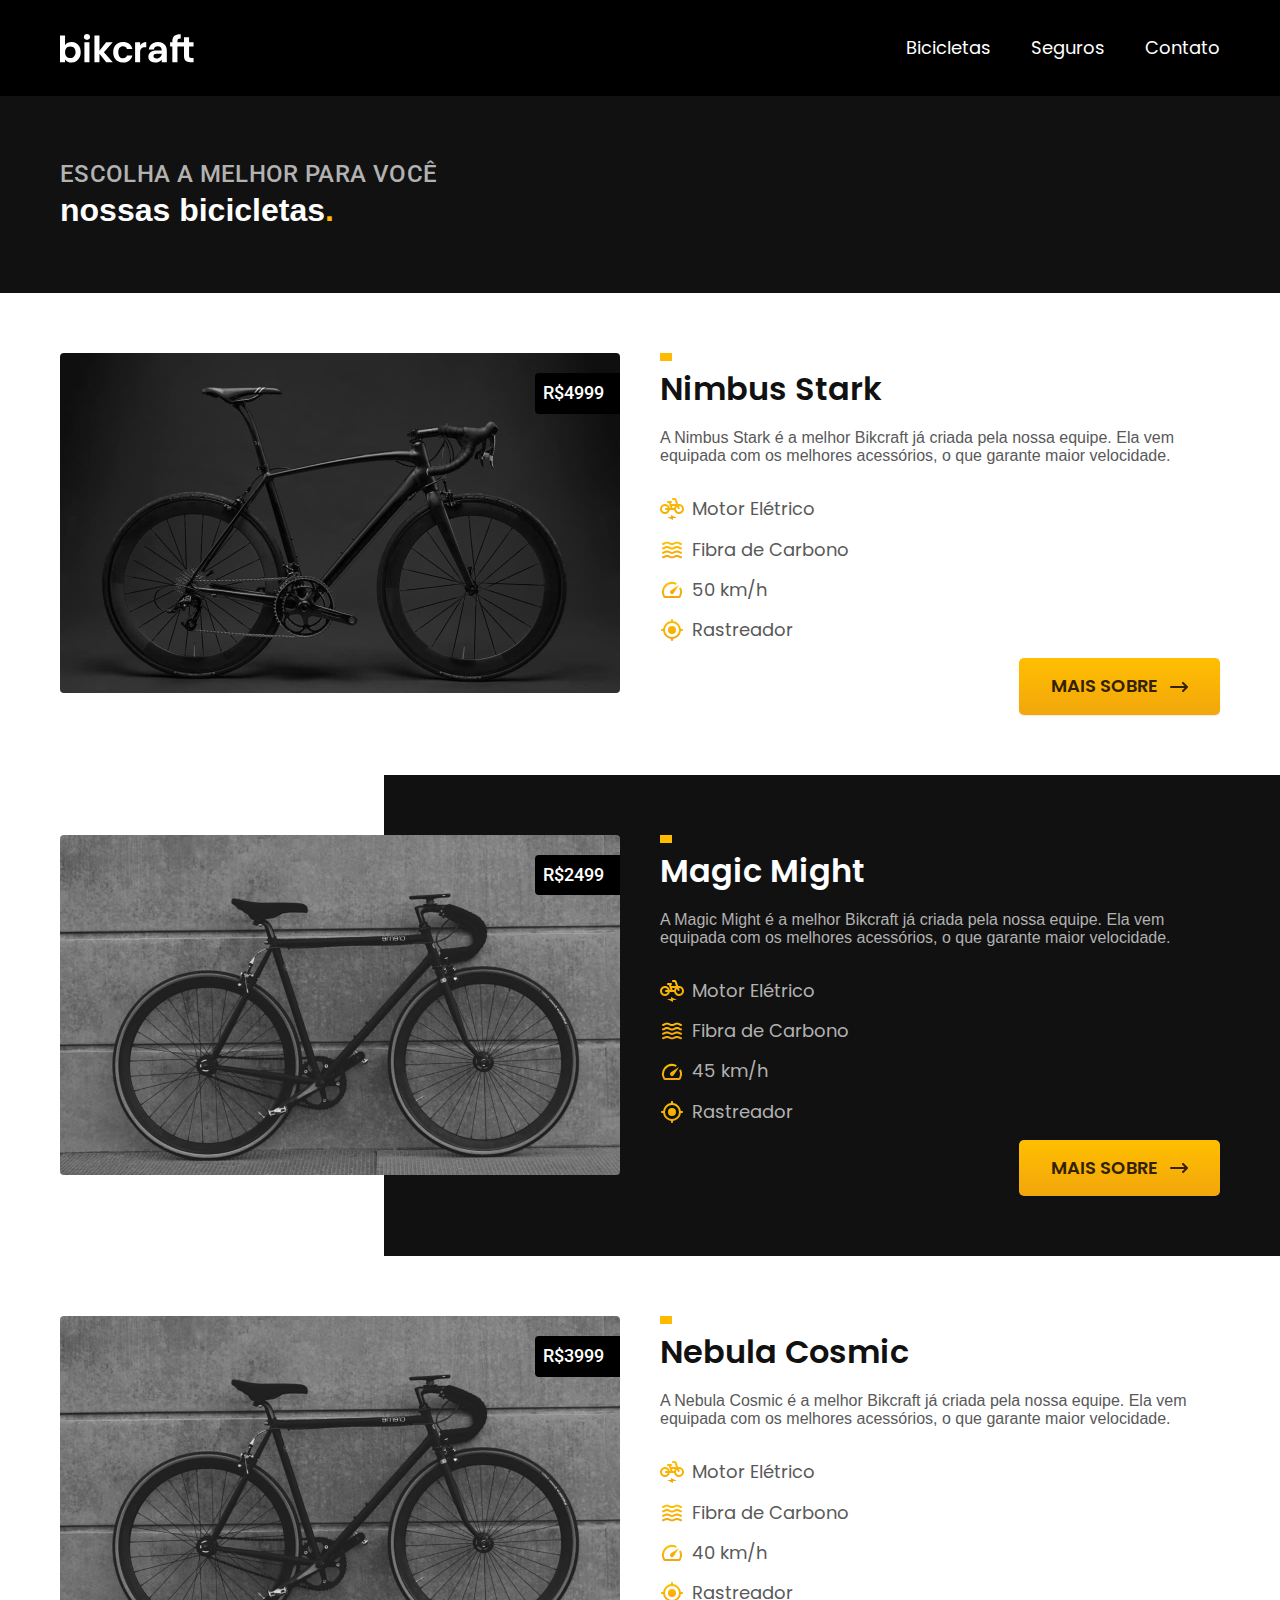
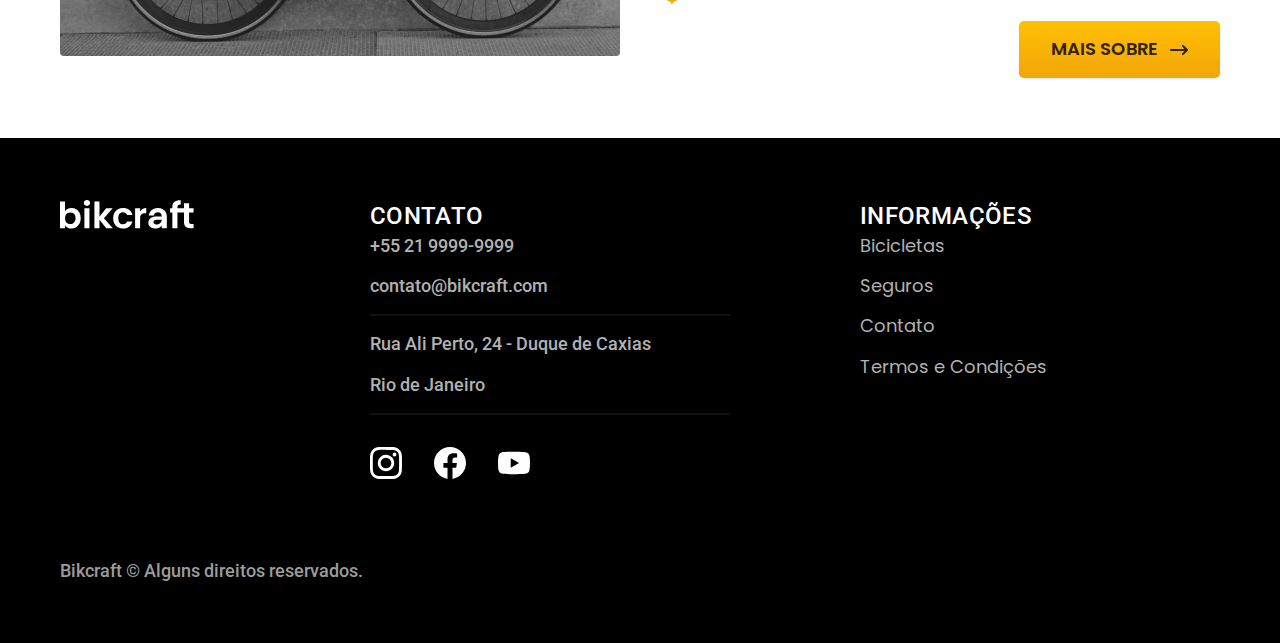
==== bicicletas.html @ f807eca4 "update formulario" ====
<!DOCTYPE html>

<html lang="pt-br">

<head>
  <meta charset="UTF-8">
  <meta name="viewport" content="width=device-width, initial-scale=1.0">

  <title>Bicicletas | Bikcraft</title>
  <meta name="desciption" content="Termos e Condições da Bikcraft.">

  <link rel="stylesheet" href="./css/style.css">
  <link rel="preconnect" href="https://fonts.googleapis.com">
  <link rel="preconnect" href="https://fonts.gstatic.com" crossorigin>
  <link href="<link rel=" preconnect" href="https://fonts.googleapis.com">
  <link rel="preconnect" href="https://fonts.gstatic.com" crossorigin>
  <link href="https://fonts.googleapis.com/css2?family=Merriweather:ital,wght@1,900&family=Poppins:wght@400;600&family=Roboto:wght@400;500&display=swap" rel="stylesheet">


</head>

<body id="bicicletas">

  <header class="header-bg">
    <div class="header container">
      <a href="./">
        <img src="./img/bikcraft.svg" alt="Logo da Bikcraft">
      </a>
      <nav aria-label="primaria">
        <ul class="header-menu font-1-m cor-0 ">
          <li><a href="./bicicletas.html">Bicicletas</a></li>
          <li><a href="./seguros.html">Seguros</a></li>
          <li><a href="./contato.html">Contato</a></li>
        </ul>
      </nav>
    </div>
  </header>

  <main>
    <div class="titulo-bg">
      <div class="titulo container">
        <p class="font-2-l-b cor-5">Escolha a melhor para você</p>
        <h1 class="font-1-1xxl cor-0">nossas bicicletas<span class="corp1">.</span></h1>
      </div>
    </div>



    <div class="bicicletas container">
      <div class="bicicletas-imagem">
        <img src="./img/bicicletas/nimbus.jpg" alt="Bicicleta Nimbus Stark">
        <span class="font-2-m cor-0">R$4999</span>
      </div>
      <div class="bicicletas-conteudo">
        <h2 class="font-1-xl">Nimbus Stark</h2>
        <p class="fot-2-s cor-8">A Nimbus Stark é a melhor Bikcraft já criada pela nossa equipe. Ela vem equipada com os melhores acessórios, o que garante maior velocidade.</p>
        <ul class="font-1-m cor-8">
          <li><img src="/img/icones/eletrica.svg" alt="">Motor Elétrico</li>
          <li><img src="/img/icones/carbono.svg" alt="">Fibra de Carbono</li>
          <li><img src="/img/icones/velocidade.svg" alt="">50 km/h</li>
          <li><img src="/img/icones/rastreador.svg" alt="">Rastreador</li>
          <a class="botao seta" href="./bicicletas/nimbus.html">Mais Sobre</a>
      </div>
    </div>


    <div class="bicicletas-bg">
      <div class="bicicletas container">
        <div class="bicicletas-imagem">
          <img src="./img/bicicletas/magic.jpg" alt="Bicicleta Magic">
          <span class="font-2-m cor-0">R$2499</span>
        </div>
        <div class="bicicletas-conteudo">
          <h2 class="font-1-xl cor-0">Magic Might</h2>
          <p class="fot-2-s cor-5">A Magic Might é a melhor Bikcraft já criada pela nossa equipe. Ela vem equipada com os melhores acessórios, o que garante maior velocidade.</p>
          <ul class="font-1-m cor-5">
            <li><img src="/img/icones/eletrica.svg" alt="">Motor Elétrico</li>
            <li><img src="/img/icones/carbono.svg" alt="">Fibra de Carbono</li>
            <li><img src="/img/icones/velocidade.svg" alt="">45 km/h</li>
            <li><img src="/img/icones/rastreador.svg" alt="">Rastreador</li>
            <a class="botao seta" href="./bicicletas/magic.html">Mais Sobre</a>
        </div>
      </div>
    </div>


    <div class="bicicletas container">
      <div class="bicicletas-imagem">
        <img src="./img/bicicletas/magic.jpg" alt="Bicicleta Nebula Cosmic">
        <span class="font-2-m cor-0">R$3999</span>
      </div>
      <div class="bicicletas-conteudo">
        <h2 class="font-1-xl">Nebula Cosmic</h2>
        <p class="fot-2-s cor-8">A Nebula Cosmic é a melhor Bikcraft já criada pela nossa equipe. Ela vem equipada com os melhores acessórios, o que garante maior velocidade.</p>
        <ul class="font-1-m cor-8">
          <li><img src="/img/icones/eletrica.svg" alt="">Motor Elétrico</li>
          <li><img src="/img/icones/carbono.svg" alt="">Fibra de Carbono</li>
          <li><img src="/img/icones/velocidade.svg" alt="">40 km/h</li>
          <li><img src="/img/icones/rastreador.svg" alt="">Rastreador</li>
          <a class="botao seta" href="./bicicletas/nebula.html">Mais Sobre</a>
      </div>
    </div>


  </main>



  <footer class="footer-bg">
    <div class="footer container">
      <img src="./img/bikcraft.svg" alt="Bikcraft">

      <div class="footer-contato">
        <h3 class="font-2-l-b cor-0">Contato</h3>
        <ul class="font-2-m cor-5">
          <li><a href="tel:+5521998893537">+55 21 9999-9999</a></li>
          <li><a href="mailto:maeduardaaraujo01@gmail.com">contato@bikcraft.com</a></li>
          <li>Rua Ali Perto, 24 - Duque de Caxias</li>
          <li>Rio de Janeiro</li>
        </ul>
        <div class="footer-redes">
          <a href="./">
            <img src="./img/redes/instagram.svg" alt="Instagram">
          </a>
          <a href="./">
            <img src="./img/redes/facebook.svg" alt="Facebook">
          </a>
          <a href="./">
            <img src="./img/redes/youtube.svg" alt="Youtube">
          </a>
        </div>
      </div>
      <div class="footer-informacoes">
        <h3 class="font-2-l-b cor-0">Informações</h3>
        <nav>
          <ul class="font-1-m cor-5">
            <li><a href="./bicicletas.html">Bicicletas</a></li>
            <li><a href="./seguros.html">Seguros</a></li>
            <li><a href="./contato.html">Contato</a></li>
            <li><a href="./termos.html">Termos e Condições</a></li>
          </ul>
        </nav>
      </div>
      <p class="footer-copy font-2-m cor-6">Bikcraft © Alguns direitos reservados.</p>
    </div>
  </footer>

</body>
---- css/style.css ----
@import "./global/global.css";
@import "./utilidades/tipografia.css";
@import "./utilidades/cores.css";

@import "./global/header.css";
@import "./global/footer.css";

/* Utilidades */
@import "./utilidades/componentes.css";
@import "./utilidades/formulario.css";

/* Home */
@import "./home/introducao.css";
@import "./home/tecnologia.css";
@import "./home/parceiros.css";
@import "./home/depoimento.css";

/* Bicicletas */
@import "./bicicletas/bicicletas.lista.css";
@import "./bicicletas/bicicletas.css";

/* Bicicleta */
@import "./bicicleta/bicicleta.css";
@import "./bicicleta/seguro.css";

/* Seguros */
@import "./seguros/vantagens.css";
@import "./seguros/perguntas.css";
@import "./seguros/seguros.css";

/* Contato */
@import "./contato/contato.css";
@import "./contato/lojas.css";

/* Termos */
@import "./termos/termos.css";
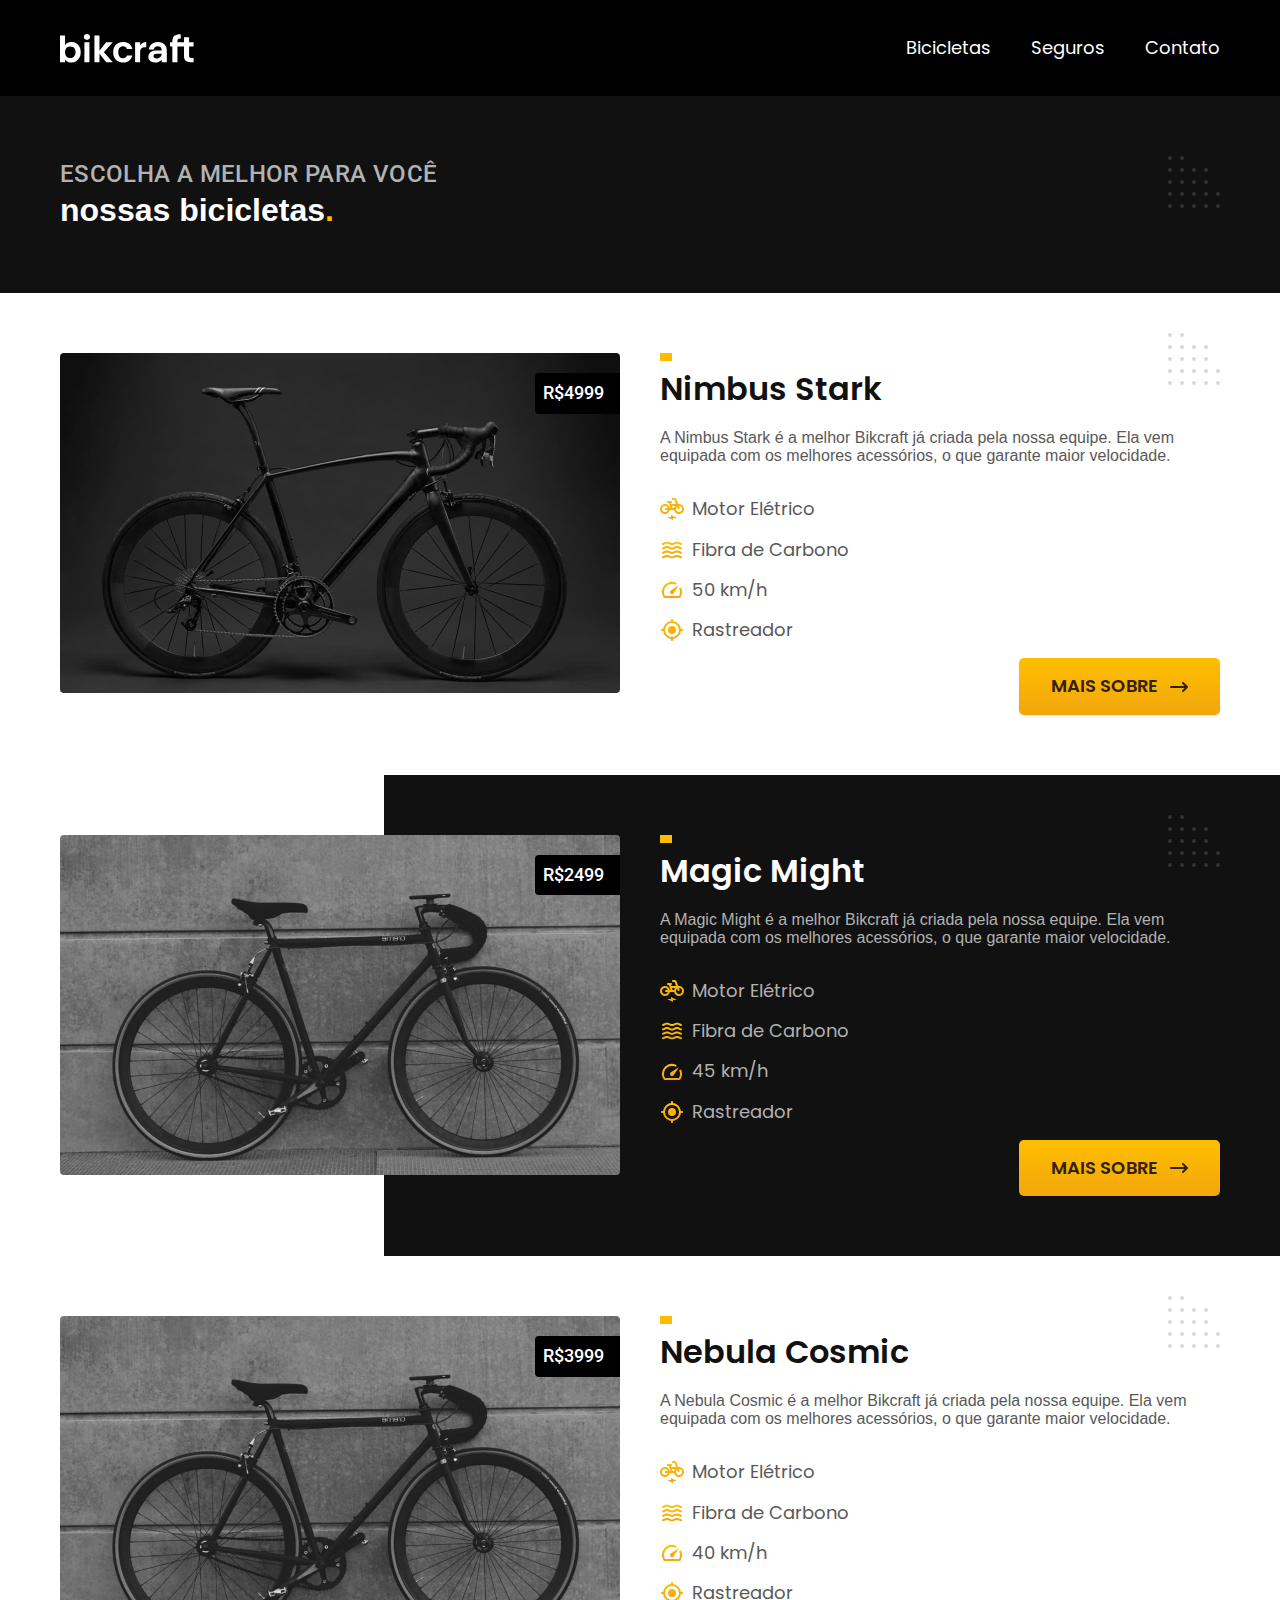
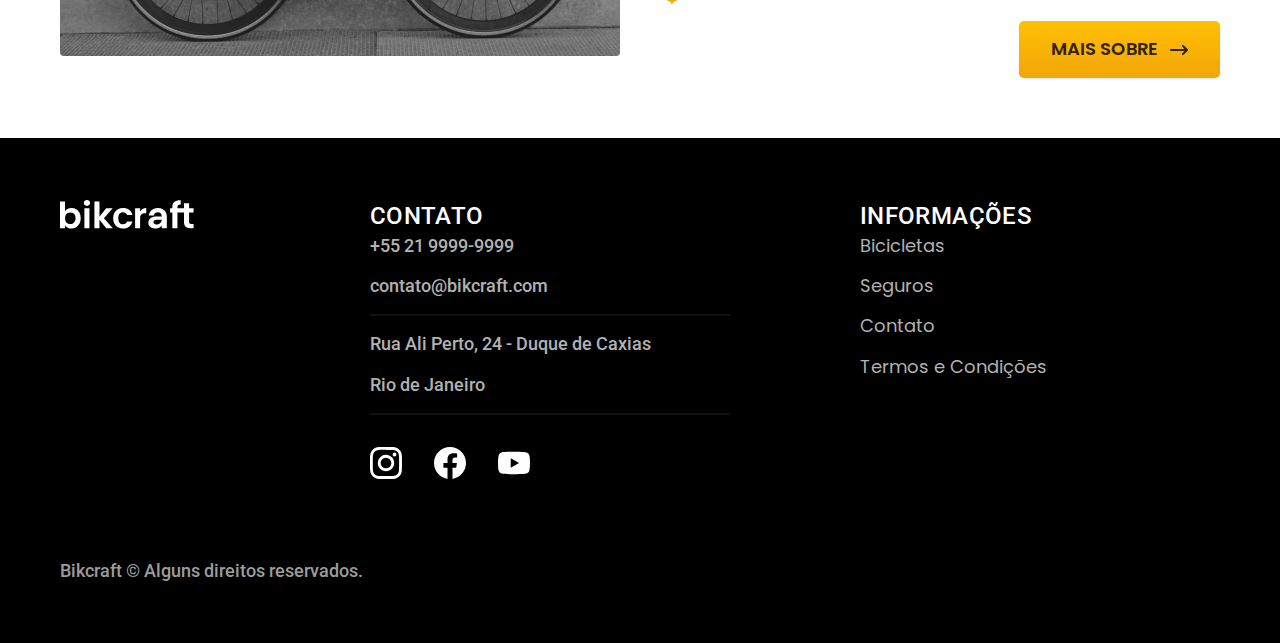
==== commit 84d2efa9: "update acessibilidade e tamanho imagens no html" ====
--- a/bicicletas.html
+++ b/bicicletas.html
@@ -9,6 +9,7 @@
   <title>Bicicletas | Bikcraft</title>
   <meta name="desciption" content="Termos e Condições da Bikcraft.">
 
+  <link rel="preload" href="./css/style.css" as="style">
   <link rel="stylesheet" href="./css/style.css">
   <link rel="preconnect" href="https://fonts.googleapis.com">
   <link rel="preconnect" href="https://fonts.gstatic.com" crossorigin>
@@ -24,7 +25,7 @@
   <header class="header-bg">
     <div class="header container">
       <a href="./">
-        <img src="./img/bikcraft.svg" alt="Logo da Bikcraft">
+        <img src="./img/bikcraft.svg" alt="Logo da Bikcraft" width="136" height="32">
       </a>
       <nav aria-label="primaria">
         <ul class="header-menu font-1-m cor-0 ">
@@ -48,17 +49,17 @@
 
     <div class="bicicletas container">
       <div class="bicicletas-imagem">
-        <img src="./img/bicicletas/nimbus.jpg" alt="Bicicleta Nimbus Stark">
+        <img src="./img/bicicletas/nimbus.jpg" alt="Bicicleta Nimbus Stark" width="1120" height="680">
         <span class="font-2-m cor-0">R$4999</span>
       </div>
       <div class="bicicletas-conteudo">
         <h2 class="font-1-xl">Nimbus Stark</h2>
         <p class="fot-2-s cor-8">A Nimbus Stark é a melhor Bikcraft já criada pela nossa equipe. Ela vem equipada com os melhores acessórios, o que garante maior velocidade.</p>
         <ul class="font-1-m cor-8">
-          <li><img src="/img/icones/eletrica.svg" alt="">Motor Elétrico</li>
-          <li><img src="/img/icones/carbono.svg" alt="">Fibra de Carbono</li>
-          <li><img src="/img/icones/velocidade.svg" alt="">50 km/h</li>
-          <li><img src="/img/icones/rastreador.svg" alt="">Rastreador</li>
+          <li><img src="/img/icones/eletrica.svg" alt="" width="24" height="24">Motor Elétrico</li>
+          <li><img src="/img/icones/carbono.svg" alt="" width="24" height="24">Fibra de Carbono</li>
+          <li><img src="/img/icones/velocidade.svg" alt="" width="24" height="24">50 km/h</li>
+          <li><img src="/img/icones/rastreador.svg" alt="" width="24" height="24">Rastreador</li>
           <a class="botao seta" href="./bicicletas/nimbus.html">Mais Sobre</a>
       </div>
     </div>
@@ -67,17 +68,17 @@
     <div class="bicicletas-bg">
       <div class="bicicletas container">
         <div class="bicicletas-imagem">
-          <img src="./img/bicicletas/magic.jpg" alt="Bicicleta Magic">
+          <img src="./img/bicicletas/magic.jpg" alt="Bicicleta Magic" width="1120" height="680">
           <span class="font-2-m cor-0">R$2499</span>
         </div>
         <div class="bicicletas-conteudo">
           <h2 class="font-1-xl cor-0">Magic Might</h2>
           <p class="fot-2-s cor-5">A Magic Might é a melhor Bikcraft já criada pela nossa equipe. Ela vem equipada com os melhores acessórios, o que garante maior velocidade.</p>
           <ul class="font-1-m cor-5">
-            <li><img src="/img/icones/eletrica.svg" alt="">Motor Elétrico</li>
-            <li><img src="/img/icones/carbono.svg" alt="">Fibra de Carbono</li>
-            <li><img src="/img/icones/velocidade.svg" alt="">45 km/h</li>
-            <li><img src="/img/icones/rastreador.svg" alt="">Rastreador</li>
+            <li><img src="/img/icones/eletrica.svg" alt="" width="24" height="24">Motor Elétrico</li>
+            <li><img src="/img/icones/carbono.svg" alt="" width="24" height="24">Fibra de Carbono</li>
+            <li><img src="/img/icones/velocidade.svg" alt="" width="24" height="24">45 km/h</li>
+            <li><img src="/img/icones/rastreador.svg" alt="" width="24" height="24">Rastreador</li>
             <a class="botao seta" href="./bicicletas/magic.html">Mais Sobre</a>
         </div>
       </div>
@@ -86,17 +87,17 @@
 
     <div class="bicicletas container">
       <div class="bicicletas-imagem">
-        <img src="./img/bicicletas/magic.jpg" alt="Bicicleta Nebula Cosmic">
+        <img src="./img/bicicletas/magic.jpg" alt="Bicicleta Nebula Cosmic" width="1120" height="680">
         <span class="font-2-m cor-0">R$3999</span>
       </div>
       <div class="bicicletas-conteudo">
         <h2 class="font-1-xl">Nebula Cosmic</h2>
         <p class="fot-2-s cor-8">A Nebula Cosmic é a melhor Bikcraft já criada pela nossa equipe. Ela vem equipada com os melhores acessórios, o que garante maior velocidade.</p>
         <ul class="font-1-m cor-8">
-          <li><img src="/img/icones/eletrica.svg" alt="">Motor Elétrico</li>
-          <li><img src="/img/icones/carbono.svg" alt="">Fibra de Carbono</li>
-          <li><img src="/img/icones/velocidade.svg" alt="">40 km/h</li>
-          <li><img src="/img/icones/rastreador.svg" alt="">Rastreador</li>
+          <li><img src="/img/icones/eletrica.svg" alt="" width="24" height="24">Motor Elétrico</li>
+          <li><img src="/img/icones/carbono.svg" alt="" width="24" height="24">Fibra de Carbono</li>
+          <li><img src="/img/icones/velocidade.svg" alt="" width="24" height="24">40 km/h</li>
+          <li><img src="/img/icones/rastreador.svg" alt="" width="24" height="24">Rastreador</li>
           <a class="botao seta" href="./bicicletas/nebula.html">Mais Sobre</a>
       </div>
     </div>
@@ -108,7 +109,7 @@
 
   <footer class="footer-bg">
     <div class="footer container">
-      <img src="./img/bikcraft.svg" alt="Bikcraft">
+      <img src="./img/bikcraft.svg" alt="Bikcraft" width="136" height="32">
 
       <div class="footer-contato">
         <h3 class="font-2-l-b cor-0">Contato</h3>
@@ -120,13 +121,13 @@
         </ul>
         <div class="footer-redes">
           <a href="./">
-            <img src="./img/redes/instagram.svg" alt="Instagram">
+            <img src="./img/redes/instagram.svg" alt="Instagram" width="32" height="32">
           </a>
           <a href="./">
-            <img src="./img/redes/facebook.svg" alt="Facebook">
+            <img src="./img/redes/facebook.svg" alt="Facebook" width="32" height="32">
           </a>
           <a href="./">
-            <img src="./img/redes/youtube.svg" alt="Youtube">
+            <img src="./img/redes/youtube.svg" alt="Youtube" width="32" height="32">
           </a>
         </div>
       </div>
--- a/css/style.css
+++ b/css/style.css
@@ -34,3 +34,6 @@
 
 /* Termos */
 @import "./termos/termos.css";
+
+/* Orçamento */
+@import "./orcamento/orcamento.css";
--- a/css/style.css
+++ b/css/style.css
@@ -34,3 +34,6 @@
 
 /* Termos */
 @import "./termos/termos.css";
+
+/* Orçamento */
+@import "./orcamento/orcamento.css";
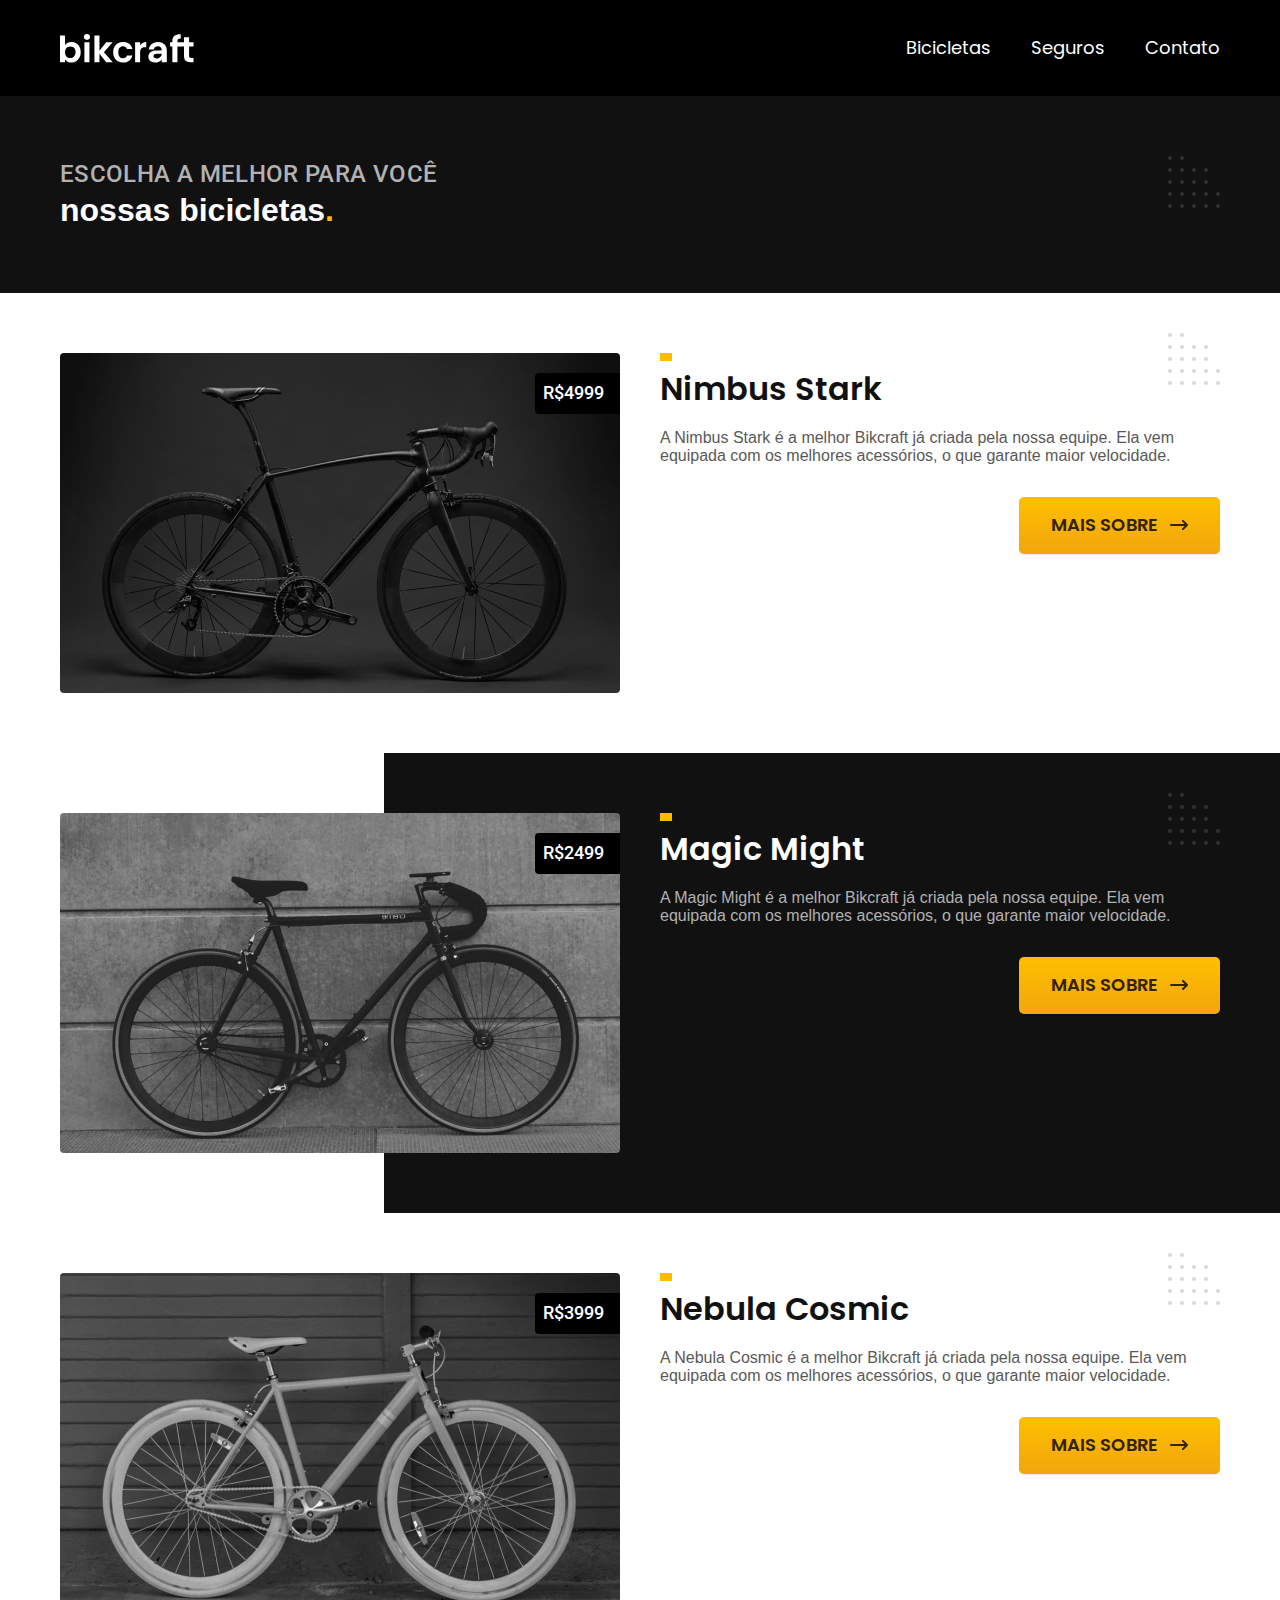
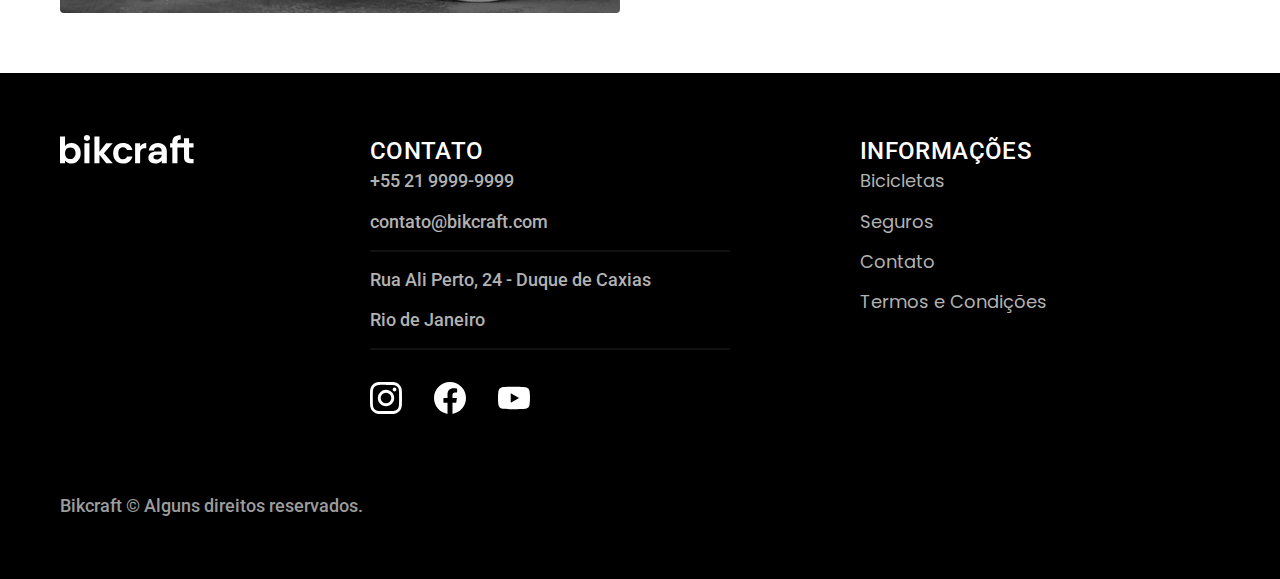
==== commit 6f02d674: "update svg" ====
--- a/bicicletas.html
+++ b/bicicletas.html
@@ -56,10 +56,7 @@
         <h2 class="font-1-xl">Nimbus Stark</h2>
         <p class="fot-2-s cor-8">A Nimbus Stark é a melhor Bikcraft já criada pela nossa equipe. Ela vem equipada com os melhores acessórios, o que garante maior velocidade.</p>
         <ul class="font-1-m cor-8">
-          <li><img src="/img/icones/eletrica.svg" alt="" width="24" height="24">Motor Elétrico</li>
-          <li><img src="/img/icones/carbono.svg" alt="" width="24" height="24">Fibra de Carbono</li>
-          <li><img src="/img/icones/velocidade.svg" alt="" width="24" height="24">50 km/h</li>
-          <li><img src="/img/icones/rastreador.svg" alt="" width="24" height="24">Rastreador</li>
+
           <a class="botao seta" href="./bicicletas/nimbus.html">Mais Sobre</a>
       </div>
     </div>
@@ -75,10 +72,7 @@
           <h2 class="font-1-xl cor-0">Magic Might</h2>
           <p class="fot-2-s cor-5">A Magic Might é a melhor Bikcraft já criada pela nossa equipe. Ela vem equipada com os melhores acessórios, o que garante maior velocidade.</p>
           <ul class="font-1-m cor-5">
-            <li><img src="/img/icones/eletrica.svg" alt="" width="24" height="24">Motor Elétrico</li>
-            <li><img src="/img/icones/carbono.svg" alt="" width="24" height="24">Fibra de Carbono</li>
-            <li><img src="/img/icones/velocidade.svg" alt="" width="24" height="24">45 km/h</li>
-            <li><img src="/img/icones/rastreador.svg" alt="" width="24" height="24">Rastreador</li>
+
             <a class="botao seta" href="./bicicletas/magic.html">Mais Sobre</a>
         </div>
       </div>
@@ -87,17 +81,14 @@
 
     <div class="bicicletas container">
       <div class="bicicletas-imagem">
-        <img src="./img/bicicletas/magic.jpg" alt="Bicicleta Nebula Cosmic" width="1120" height="680">
+        <img src="./img/bicicletas/nebula.jpg" alt="Bicicleta Nebula Cosmic" width="1120" height="680">
         <span class="font-2-m cor-0">R$3999</span>
       </div>
       <div class="bicicletas-conteudo">
         <h2 class="font-1-xl">Nebula Cosmic</h2>
         <p class="fot-2-s cor-8">A Nebula Cosmic é a melhor Bikcraft já criada pela nossa equipe. Ela vem equipada com os melhores acessórios, o que garante maior velocidade.</p>
         <ul class="font-1-m cor-8">
-          <li><img src="/img/icones/eletrica.svg" alt="" width="24" height="24">Motor Elétrico</li>
-          <li><img src="/img/icones/carbono.svg" alt="" width="24" height="24">Fibra de Carbono</li>
-          <li><img src="/img/icones/velocidade.svg" alt="" width="24" height="24">40 km/h</li>
-          <li><img src="/img/icones/rastreador.svg" alt="" width="24" height="24">Rastreador</li>
+
           <a class="botao seta" href="./bicicletas/nebula.html">Mais Sobre</a>
       </div>
     </div>
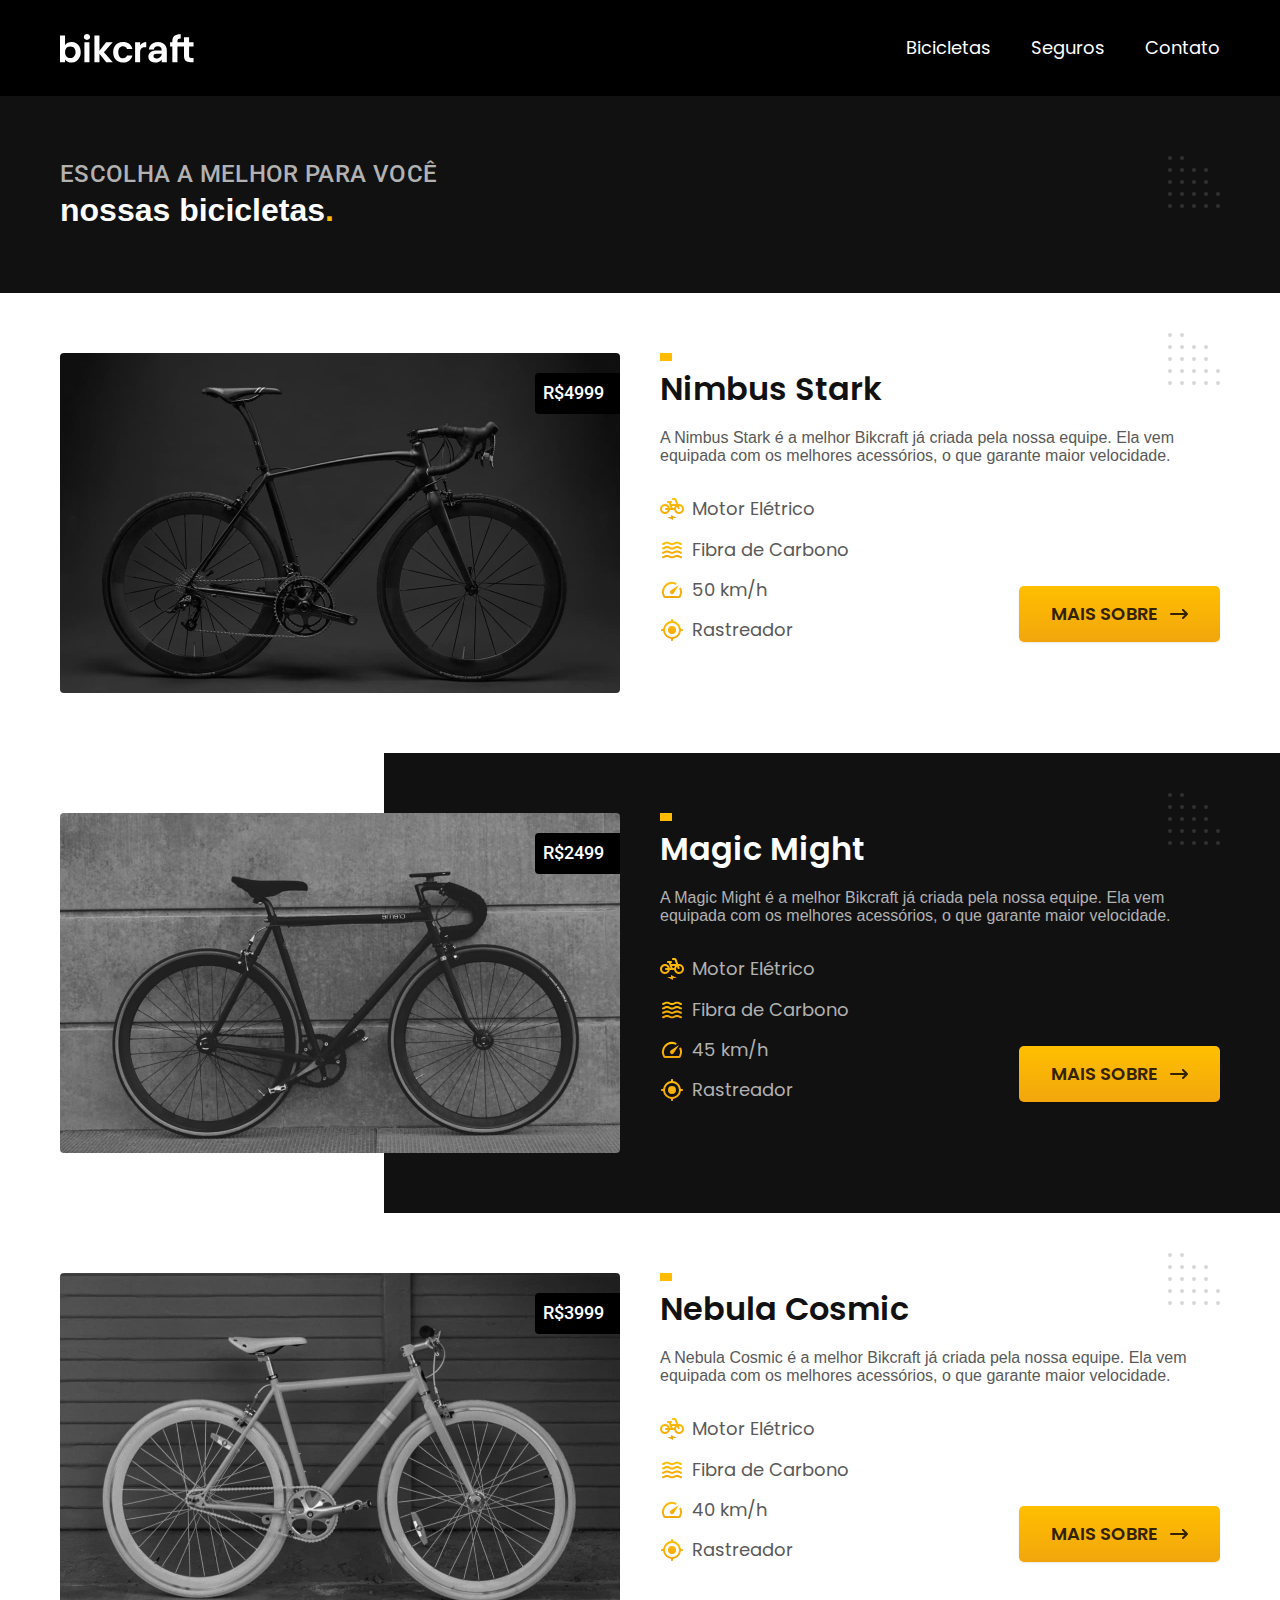
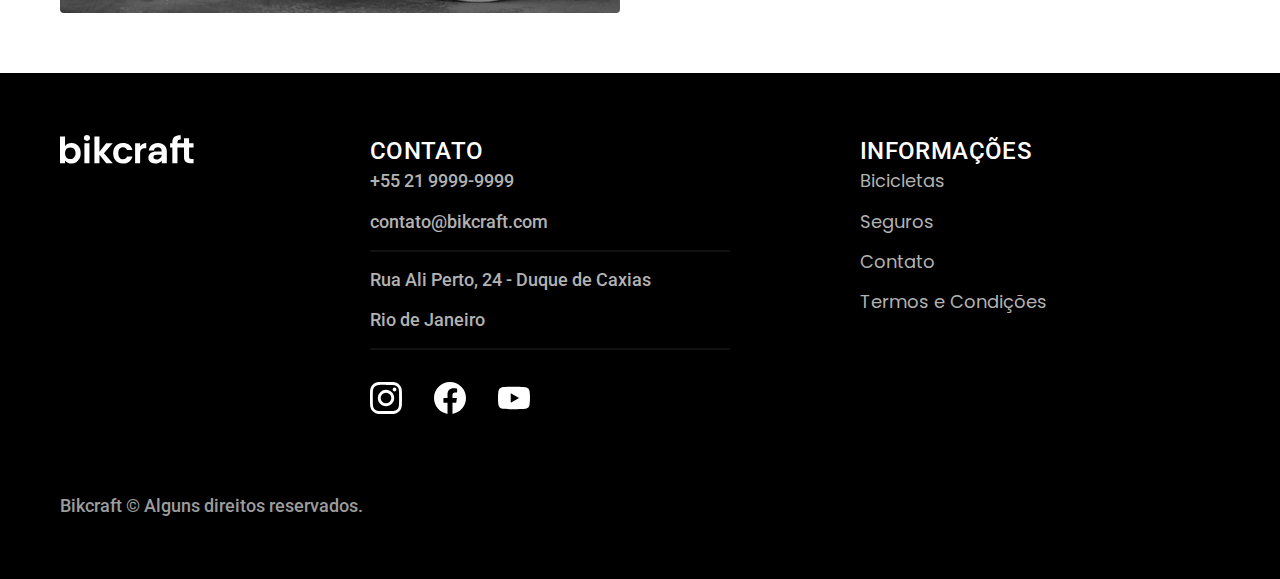
==== commit 1c972c33: "resolucao bug svg bicicletas" ====
--- a/bicicletas.html
+++ b/bicicletas.html
@@ -56,8 +56,24 @@
         <h2 class="font-1-xl">Nimbus Stark</h2>
         <p class="fot-2-s cor-8">A Nimbus Stark é a melhor Bikcraft já criada pela nossa equipe. Ela vem equipada com os melhores acessórios, o que garante maior velocidade.</p>
         <ul class="font-1-m cor-8">
-
-          <a class="botao seta" href="./bicicletas/nimbus.html">Mais Sobre</a>
+          <li>
+            <img src="./img/icones/eletrica.svg" alt="">
+            Motor Elétrico
+          </li>
+          <li>
+            <img src="./img/icones/carbono.svg" alt="">
+            Fibra de Carbono
+          </li>
+          <li>
+            <img src="./img/icones/velocidade.svg" alt="">
+            50 km/h
+          </li>
+          <li>
+            <img src="./img/icones/rastreador.svg" alt="">
+            Rastreador
+          </li>
+        </ul>
+        <a class="botao seta" href="./bicicletas/nimbus.html">Mais Sobre</a>
       </div>
     </div>
 
@@ -72,8 +88,24 @@
           <h2 class="font-1-xl cor-0">Magic Might</h2>
           <p class="fot-2-s cor-5">A Magic Might é a melhor Bikcraft já criada pela nossa equipe. Ela vem equipada com os melhores acessórios, o que garante maior velocidade.</p>
           <ul class="font-1-m cor-5">
-
-            <a class="botao seta" href="./bicicletas/magic.html">Mais Sobre</a>
+            <li>
+              <img src="./img/icones/eletrica.svg" alt="">
+              Motor Elétrico
+            </li>
+            <li>
+              <img src="./img/icones/carbono.svg" alt="">
+              Fibra de Carbono
+            </li>
+            <li>
+              <img src="./img/icones/velocidade.svg" alt="">
+              45 km/h
+            </li>
+            <li>
+              <img src="./img/icones/rastreador.svg" alt="">
+              Rastreador
+            </li>
+          </ul>
+          <a class="botao seta" href="./bicicletas/magic.html">Mais Sobre</a>
         </div>
       </div>
     </div>
@@ -88,8 +120,24 @@
         <h2 class="font-1-xl">Nebula Cosmic</h2>
         <p class="fot-2-s cor-8">A Nebula Cosmic é a melhor Bikcraft já criada pela nossa equipe. Ela vem equipada com os melhores acessórios, o que garante maior velocidade.</p>
         <ul class="font-1-m cor-8">
-
-          <a class="botao seta" href="./bicicletas/nebula.html">Mais Sobre</a>
+          <li>
+            <img src="./img/icones/eletrica.svg" alt="">
+            Motor Elétrico
+          </li>
+          <li>
+            <img src="./img/icones/carbono.svg" alt="">
+            Fibra de Carbono
+          </li>
+          <li>
+            <img src="./img/icones/velocidade.svg" alt="">
+            40 km/h
+          </li>
+          <li>
+            <img src="./img/icones/rastreador.svg" alt="">
+            Rastreador
+          </li>
+        </ul>
+        <a class="botao seta" href="./bicicletas/nebula.html">Mais Sobre</a>
       </div>
     </div>
 
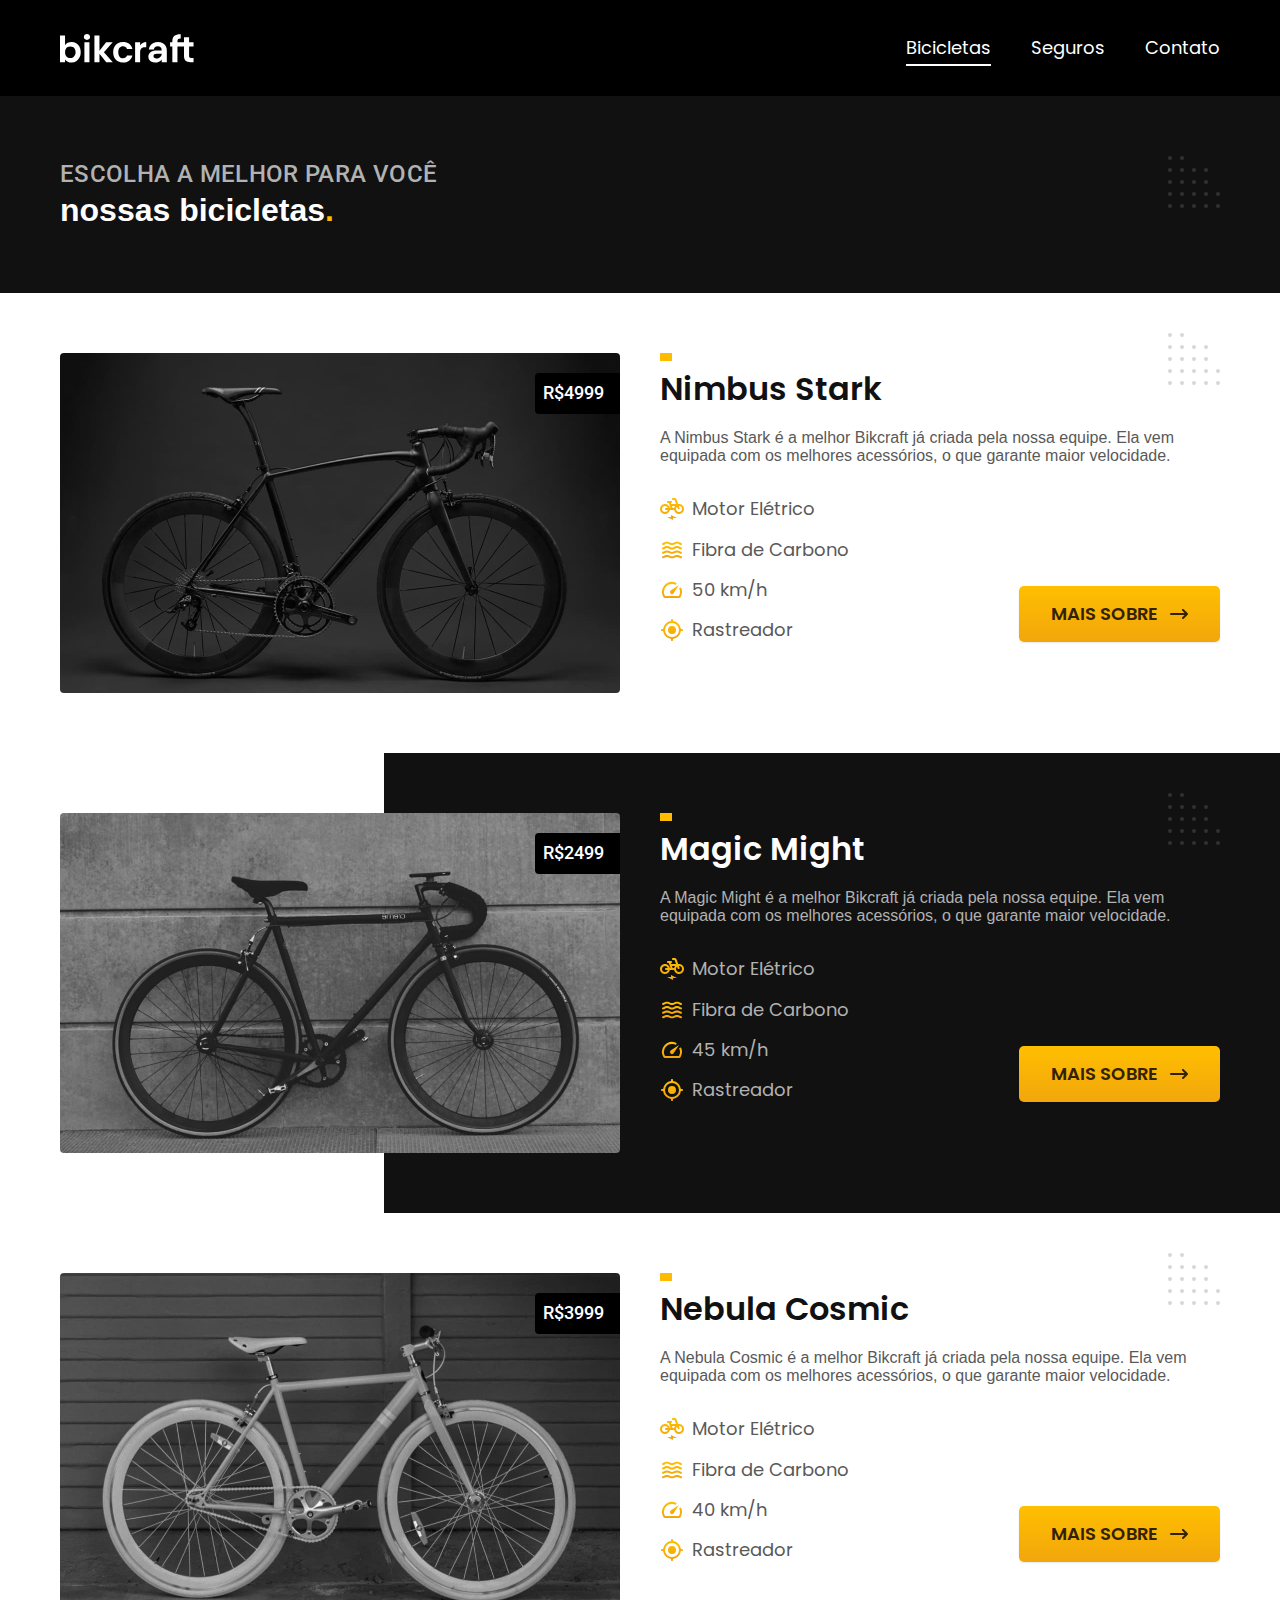
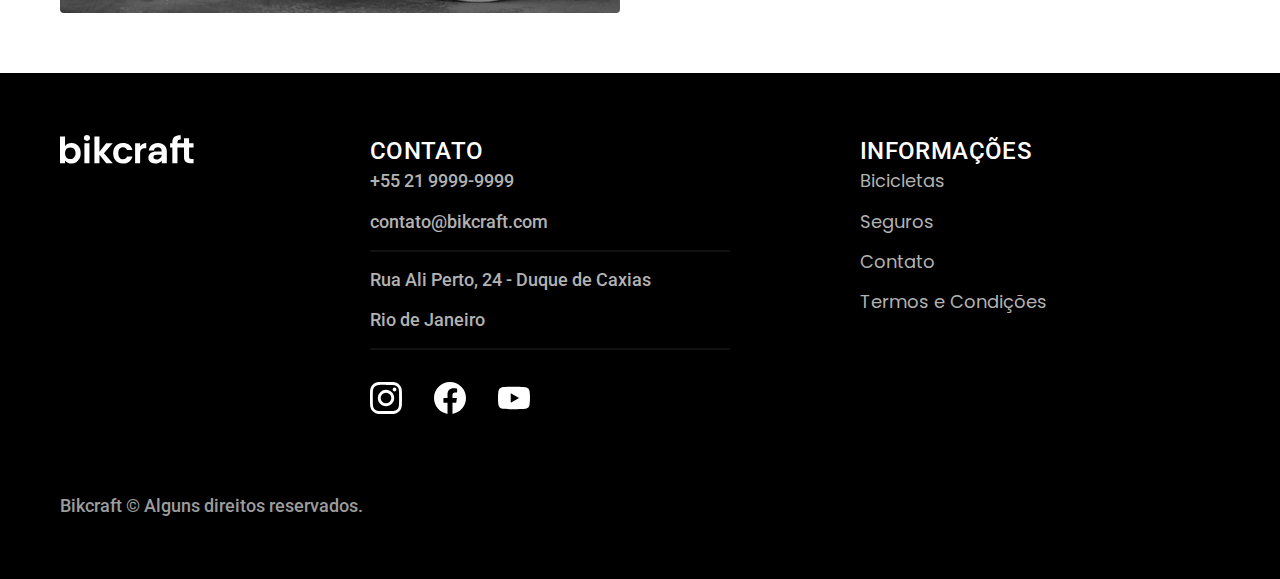
==== commit bee64050: "javascript update" ====
--- a/bicicletas.html
+++ b/bicicletas.html
@@ -185,4 +185,5 @@
     </div>
   </footer>
 
+  <script src="./js/script.js"></script>
 </body>